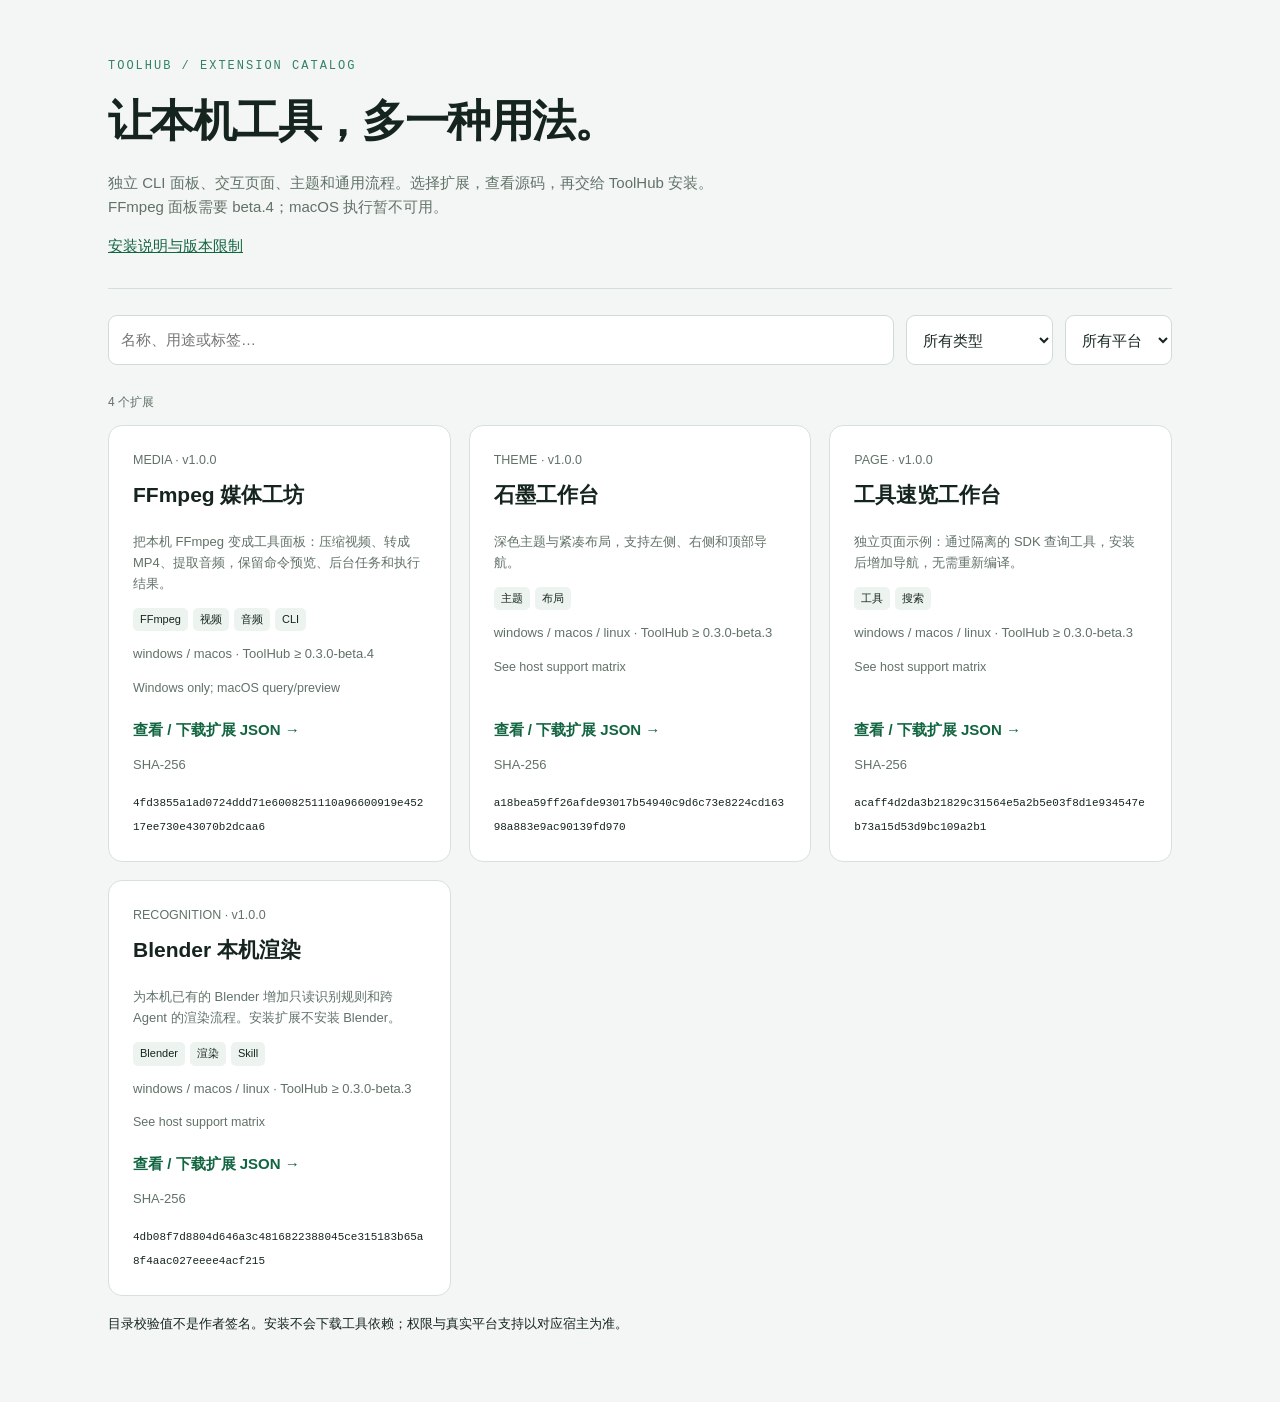
==== index.html @ 0a0a8fab "feat: publish initial ToolHub extension catalog and FFmpeg media panel" ====
<!doctype html><html lang="zh-CN"><meta charset="utf-8"><meta name="viewport" content="width=device-width,initial-scale=1"><title>ToolHub Extensions</title><style>
*{box-sizing:border-box}body{margin:0;background:#f4f6f5;color:#15251e;font:15px/1.6 "Segoe UI","Microsoft YaHei",sans-serif}main{max-width:1120px;padding:52px 28px;margin:auto}header{border-bottom:1px solid #d3dfd8;padding-bottom:30px;margin-bottom:26px}header small{font:12px Consolas,monospace;letter-spacing:2px;color:#328265}h1{font-size:44px;letter-spacing:-1.6px;margin:10px 0}header p{color:#617267;max-width:650px}nav{display:flex;gap:12px;flex-wrap:wrap;margin-bottom:28px}input,select{border:1px solid #d0dbd3;border-radius:9px;padding:12px;background:white;color:inherit;font:inherit}input{flex:1;min-width:230px}#results{display:grid;grid-template-columns:repeat(auto-fill,minmax(280px,1fr));gap:18px}article{background:#fff;border:1px solid #d8e0db;border-radius:14px;padding:24px;display:flex;flex-direction:column}article h2{font-size:21px;margin:8px 0}article p{color:#617267;font-size:13px}article small{color:#617267}article footer{margin-top:auto;padding-top:20px}article a{display:inline-block;color:#126541;text-decoration:none;font-weight:600}article a:hover{text-decoration:underline}.tags{display:flex;gap:5px;flex-wrap:wrap;font-size:11px}.tags span{padding:3px 7px;background:#edf4ef;border-radius:5px}code{font-size:11px;overflow-wrap:anywhere}#count{font-size:12px;color:#617267}a{color:#126541}:focus-visible{outline:3px solid #218461;outline-offset:3px}</style><main><header><small>TOOLHUB / EXTENSION CATALOG</small><h1>让本机工具，多一种用法。</h1><p>独立 CLI 面板、交互页面、主题和通用流程。选择扩展，查看源码，再交给 ToolHub 安装。FFmpeg 面板需要 beta.4；macOS 执行暂不可用。</p><a href="README.md">安装说明与版本限制</a></header><nav aria-label="筛选扩展"><input id="query" aria-label="搜索扩展" placeholder="名称、用途或标签…"><select id="kind" aria-label="扩展类型"><option value="all">所有类型</option><option value="media">媒体 / CLI</option><option value="theme">主题</option><option value="page">交互页面</option><option value="recognition">识别规则 / Skill</option></select><select id="platform" aria-label="平台"><option value="all">所有平台</option><option value="windows">Windows</option><option value="macos">macOS</option><option value="linux">Linux</option></select></nav><p id="count" role="status"></p><section id="results" aria-label="扩展目录"></section><p><small>目录校验值不是作者签名。安装不会下载工具依赖；权限与真实平台支持以对应宿主为准。</small></p></main><script src="catalog.js"></script><script>
const q=document.querySelector('#query'),k=document.querySelector('#kind'),p=document.querySelector('#platform'),results=document.querySelector('#results');
function text(tag,value){const n=document.createElement(tag);n.textContent=value;return n}
function render(){results.replaceChildren();const rows=window.TOOLHUB_CATALOG.extensions.filter(r=>(k.value==='all'||r.category===k.value)&&(p.value==='all'||r.platforms.includes(p.value))&&[r.name,r.description,...r.tags].join(' ').toLowerCase().includes(q.value.toLowerCase()));document.querySelector('#count').textContent=`${rows.length} 个扩展`;for(const r of rows){const a=document.createElement('article');a.append(text('small',`${r.category.toUpperCase()} · v${r.version}`),text('h2',r.name),text('p',r.description));const tags=document.createElement('div');tags.className='tags';for(const tag of r.tags)tags.append(text('span',tag));a.append(tags,text('p',`${r.platforms.join(' / ')} · ToolHub ≥ ${r.min_toolhub_version}`),text('small',r.execution_support));const f=document.createElement('footer'),link=text('a','查看 / 下载扩展 JSON →');link.href=r.path;link.download=r.path.split('/').pop();f.append(link,text('p','SHA-256'),text('code',r.sha256));a.append(f);results.append(a)}}for(const el of[q,k,p])el.addEventListener('input',render);render();
</script></html>
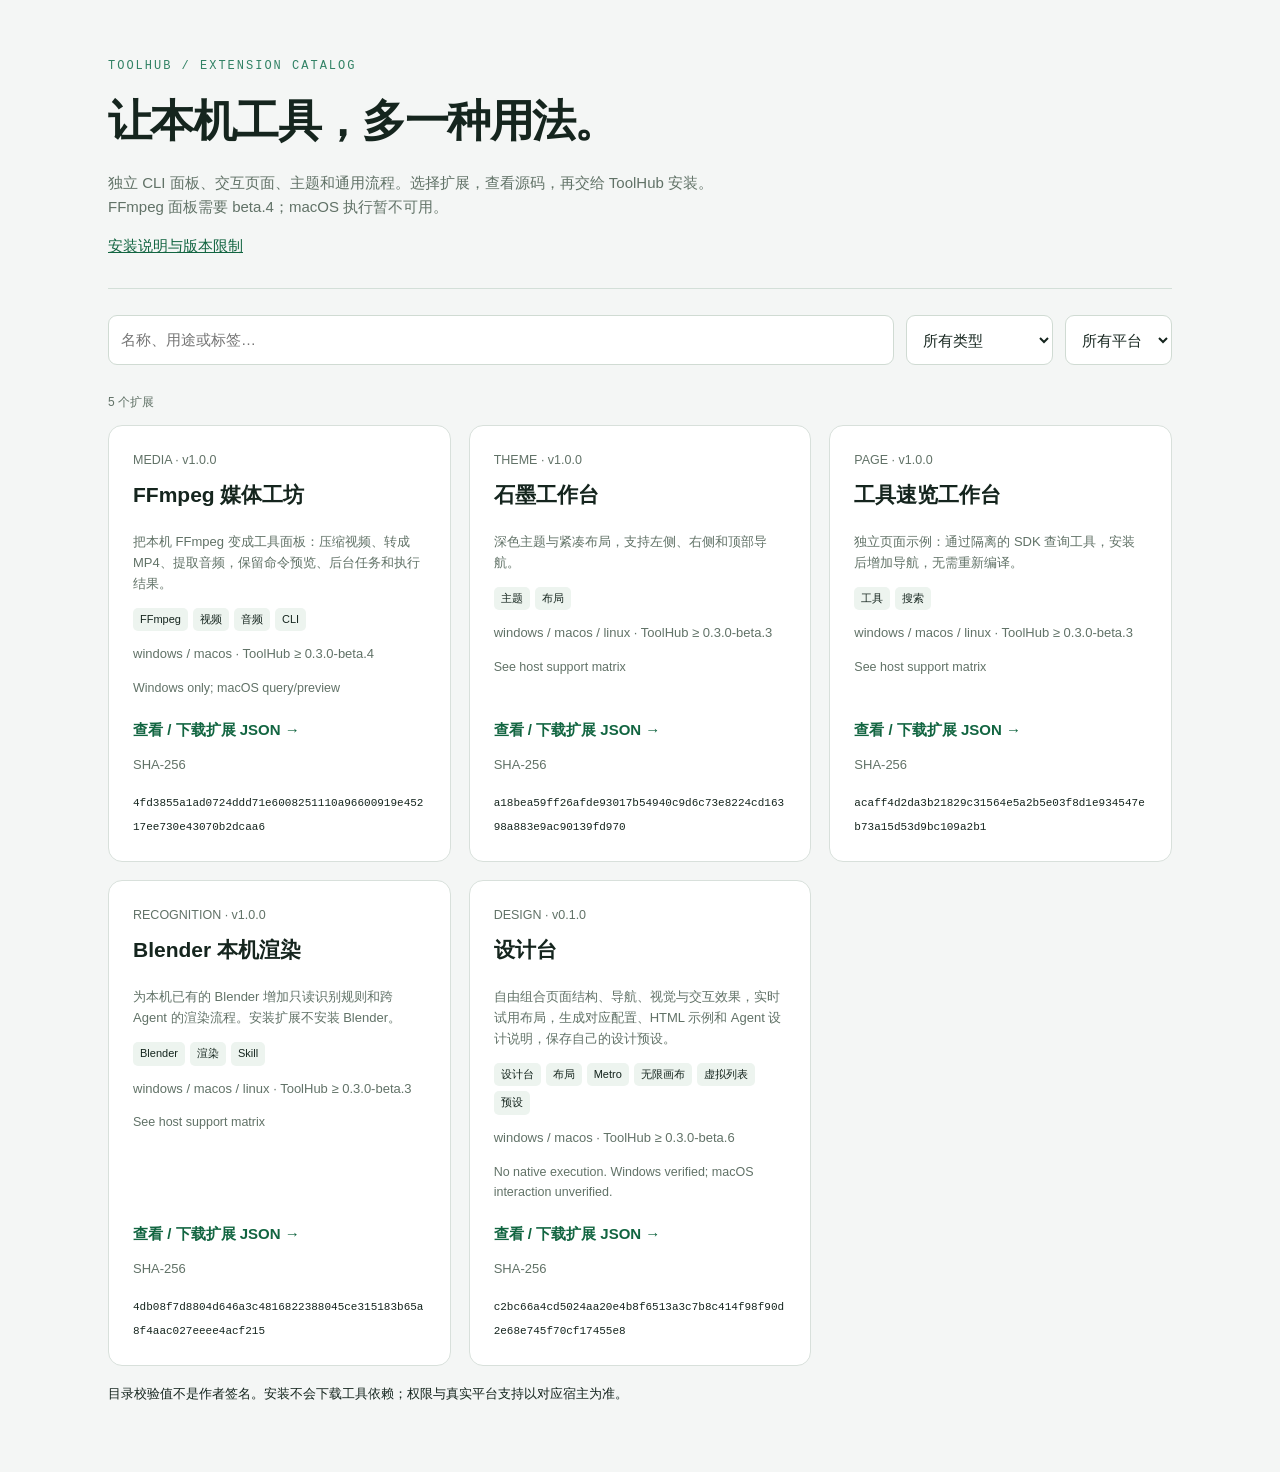
==== commit cc59b9b2: "feat: add Design Studio extension with presets and source" ====
--- a/index.html
+++ b/index.html
@@ -1,5 +1,5 @@
 <!doctype html><html lang="zh-CN"><meta charset="utf-8"><meta name="viewport" content="width=device-width,initial-scale=1"><title>ToolHub Extensions</title><style>
-*{box-sizing:border-box}body{margin:0;background:#f4f6f5;color:#15251e;font:15px/1.6 "Segoe UI","Microsoft YaHei",sans-serif}main{max-width:1120px;padding:52px 28px;margin:auto}header{border-bottom:1px solid #d3dfd8;padding-bottom:30px;margin-bottom:26px}header small{font:12px Consolas,monospace;letter-spacing:2px;color:#328265}h1{font-size:44px;letter-spacing:-1.6px;margin:10px 0}header p{color:#617267;max-width:650px}nav{display:flex;gap:12px;flex-wrap:wrap;margin-bottom:28px}input,select{border:1px solid #d0dbd3;border-radius:9px;padding:12px;background:white;color:inherit;font:inherit}input{flex:1;min-width:230px}#results{display:grid;grid-template-columns:repeat(auto-fill,minmax(280px,1fr));gap:18px}article{background:#fff;border:1px solid #d8e0db;border-radius:14px;padding:24px;display:flex;flex-direction:column}article h2{font-size:21px;margin:8px 0}article p{color:#617267;font-size:13px}article small{color:#617267}article footer{margin-top:auto;padding-top:20px}article a{display:inline-block;color:#126541;text-decoration:none;font-weight:600}article a:hover{text-decoration:underline}.tags{display:flex;gap:5px;flex-wrap:wrap;font-size:11px}.tags span{padding:3px 7px;background:#edf4ef;border-radius:5px}code{font-size:11px;overflow-wrap:anywhere}#count{font-size:12px;color:#617267}a{color:#126541}:focus-visible{outline:3px solid #218461;outline-offset:3px}</style><main><header><small>TOOLHUB / EXTENSION CATALOG</small><h1>让本机工具，多一种用法。</h1><p>独立 CLI 面板、交互页面、主题和通用流程。选择扩展，查看源码，再交给 ToolHub 安装。FFmpeg 面板需要 beta.4；macOS 执行暂不可用。</p><a href="README.md">安装说明与版本限制</a></header><nav aria-label="筛选扩展"><input id="query" aria-label="搜索扩展" placeholder="名称、用途或标签…"><select id="kind" aria-label="扩展类型"><option value="all">所有类型</option><option value="media">媒体 / CLI</option><option value="theme">主题</option><option value="page">交互页面</option><option value="recognition">识别规则 / Skill</option></select><select id="platform" aria-label="平台"><option value="all">所有平台</option><option value="windows">Windows</option><option value="macos">macOS</option><option value="linux">Linux</option></select></nav><p id="count" role="status"></p><section id="results" aria-label="扩展目录"></section><p><small>目录校验值不是作者签名。安装不会下载工具依赖；权限与真实平台支持以对应宿主为准。</small></p></main><script src="catalog.js"></script><script>
+*{box-sizing:border-box}body{margin:0;background:#f4f6f5;color:#15251e;font:15px/1.6 "Segoe UI","Microsoft YaHei",sans-serif}main{max-width:1120px;padding:52px 28px;margin:auto}header{border-bottom:1px solid #d3dfd8;padding-bottom:30px;margin-bottom:26px}header small{font:12px Consolas,monospace;letter-spacing:2px;color:#328265}h1{font-size:44px;letter-spacing:-1.6px;margin:10px 0}header p{color:#617267;max-width:650px}nav{display:flex;gap:12px;flex-wrap:wrap;margin-bottom:28px}input,select{border:1px solid #d0dbd3;border-radius:9px;padding:12px;background:white;color:inherit;font:inherit}input{flex:1;min-width:230px}#results{display:grid;grid-template-columns:repeat(auto-fill,minmax(280px,1fr));gap:18px}article{background:#fff;border:1px solid #d8e0db;border-radius:14px;padding:24px;display:flex;flex-direction:column}article h2{font-size:21px;margin:8px 0}article p{color:#617267;font-size:13px}article small{color:#617267}article footer{margin-top:auto;padding-top:20px}article a{display:inline-block;color:#126541;text-decoration:none;font-weight:600}article a:hover{text-decoration:underline}.tags{display:flex;gap:5px;flex-wrap:wrap;font-size:11px}.tags span{padding:3px 7px;background:#edf4ef;border-radius:5px}code{font-size:11px;overflow-wrap:anywhere}#count{font-size:12px;color:#617267}a{color:#126541}:focus-visible{outline:3px solid #218461;outline-offset:3px}</style><main><header><small>TOOLHUB / EXTENSION CATALOG</small><h1>让本机工具，多一种用法。</h1><p>独立 CLI 面板、交互页面、主题和通用流程。选择扩展，查看源码，再交给 ToolHub 安装。FFmpeg 面板需要 beta.4；macOS 执行暂不可用。</p><a href="README.md">安装说明与版本限制</a></header><nav aria-label="筛选扩展"><input id="query" aria-label="搜索扩展" placeholder="名称、用途或标签…"><select id="kind" aria-label="扩展类型"><option value="all">所有类型</option><option value="media">媒体 / CLI</option><option value="design">设计 / 布局</option><option value="design">设计 / 布局</option><option value="design">设计 / 布局</option><option value="theme">主题</option><option value="page">交互页面</option><option value="recognition">识别规则 / Skill</option></select><select id="platform" aria-label="平台"><option value="all">所有平台</option><option value="windows">Windows</option><option value="macos">macOS</option><option value="linux">Linux</option></select></nav><p id="count" role="status"></p><section id="results" aria-label="扩展目录"></section><p><small>目录校验值不是作者签名。安装不会下载工具依赖；权限与真实平台支持以对应宿主为准。</small></p></main><script src="catalog.js"></script><script>
 const q=document.querySelector('#query'),k=document.querySelector('#kind'),p=document.querySelector('#platform'),results=document.querySelector('#results');
 function text(tag,value){const n=document.createElement(tag);n.textContent=value;return n}
 function render(){results.replaceChildren();const rows=window.TOOLHUB_CATALOG.extensions.filter(r=>(k.value==='all'||r.category===k.value)&&(p.value==='all'||r.platforms.includes(p.value))&&[r.name,r.description,...r.tags].join(' ').toLowerCase().includes(q.value.toLowerCase()));document.querySelector('#count').textContent=`${rows.length} 个扩展`;for(const r of rows){const a=document.createElement('article');a.append(text('small',`${r.category.toUpperCase()} · v${r.version}`),text('h2',r.name),text('p',r.description));const tags=document.createElement('div');tags.className='tags';for(const tag of r.tags)tags.append(text('span',tag));a.append(tags,text('p',`${r.platforms.join(' / ')} · ToolHub ≥ ${r.min_toolhub_version}`),text('small',r.execution_support));const f=document.createElement('footer'),link=text('a','查看 / 下载扩展 JSON →');link.href=r.path;link.download=r.path.split('/').pop();f.append(link,text('p','SHA-256'),text('code',r.sha256));a.append(f);results.append(a)}}for(const el of[q,k,p])el.addEventListener('input',render);render();
